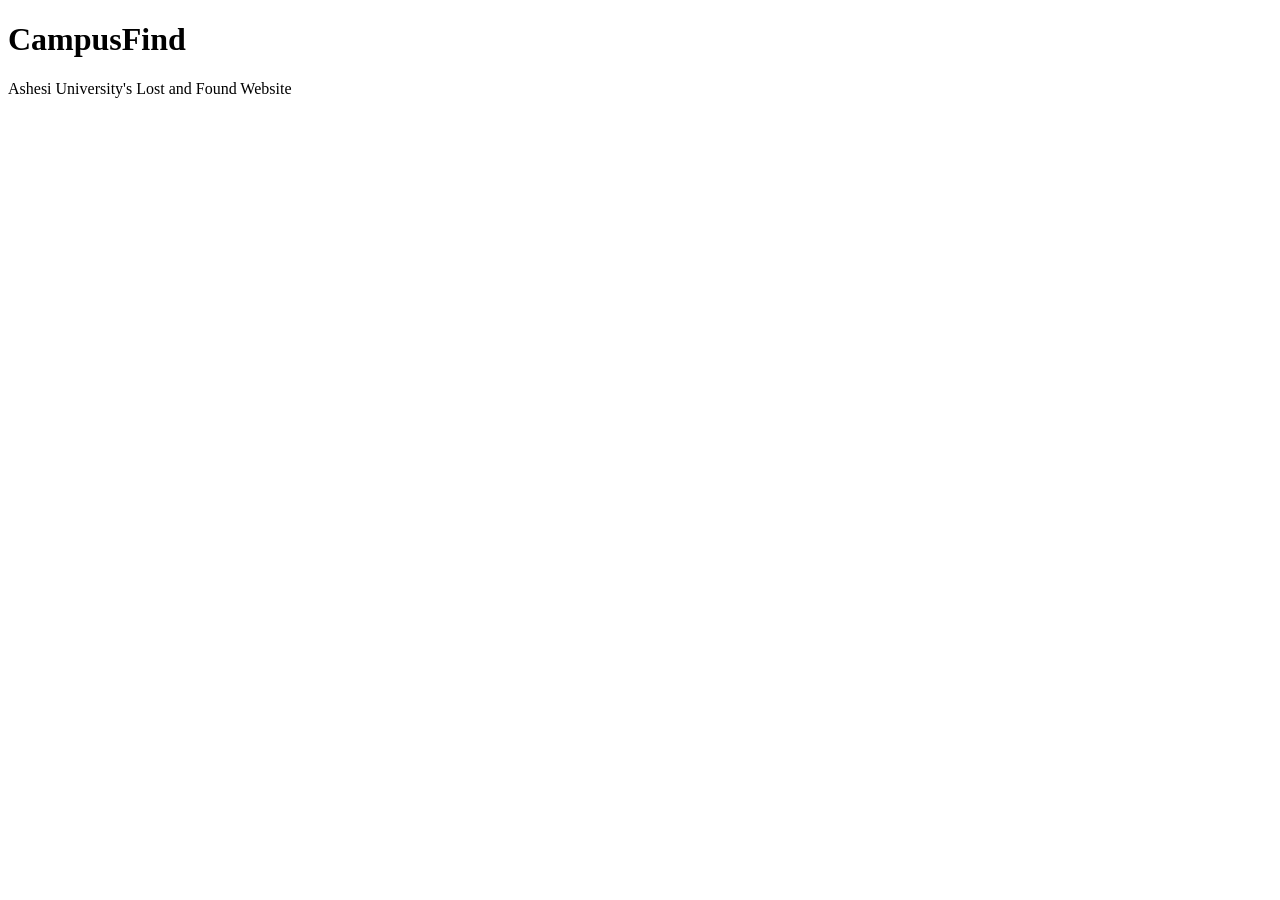
==== index.html @ 8cd95dc4 "Initial commit - CampusFind project setup" ====
<!DOCTYPE html>
<html lang="en">
<head>
    <meta charset="UTF-8">
    <title>CampusFind | Ashesi University</title>
</head>
<body>
    <h1>CampusFind</h1>
    <p>Ashesi University's Lost and Found Website</p>
</body>
</html>
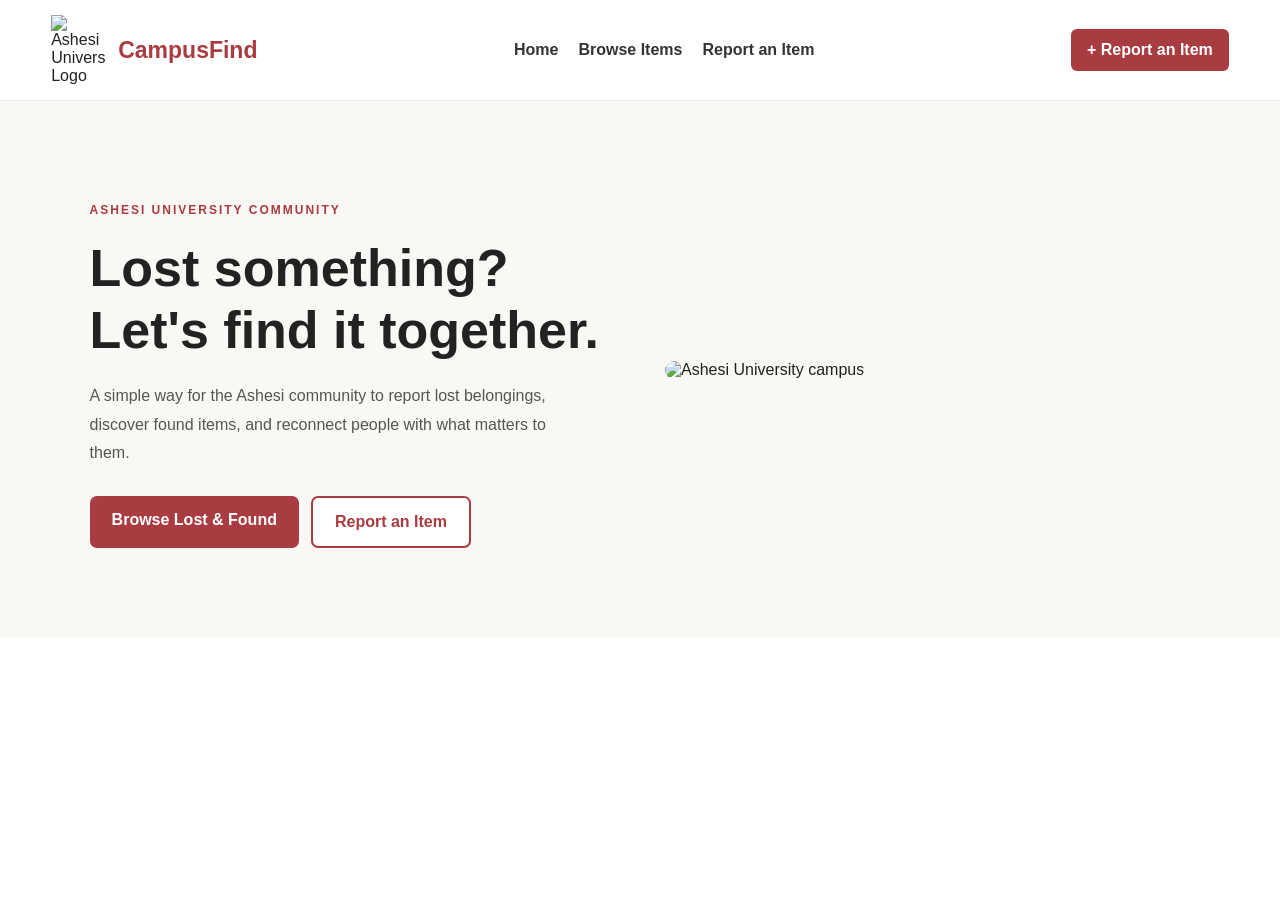
==== commit 858d827a: "Add Ashesi branding and homepage hero section" ====
--- a/index.html
+++ b/index.html
@@ -3,9 +3,51 @@
 <head>
     <meta charset="UTF-8">
     <title>CampusFind | Ashesi University</title>
+    <link rel="stylesheet" href="style.css">
 </head>
 <body>
-    <h1>CampusFind</h1>
-    <p>Ashesi University's Lost and Found Website</p>
+    <header>
+    <nav class="navbar">
+
+        <div class="logo">
+            <img src="images/ashesi-logo.png" alt="Ashesi University Logo">
+            <span>CampusFind</span>
+        </div>
+
+        <ul class="nav-links">
+            <li><a href="index.html">Home</a></li>
+            <li><a href="browse.html">Browse Items</a></li>
+            <li><a href="report.html">Report an Item</a></li>
+        </ul>
+
+        <a href="report.html" class="report-btn">+ Report an Item</a>
+
+    </nav>
+    </header>
+
+    <main>
+    <section class="hero">
+        <div class="hero-content">
+            <p class="hero-label">ASHESI UNIVERSITY COMMUNITY</p>
+
+            <h1>Lost something?<br>Let's find it together.</h1>
+
+            <p class="hero-description">
+                A simple way for the Ashesi community to report
+                lost belongings, discover found items, and reconnect
+                people with what matters to them.
+            </p>
+
+            <div class="hero-buttons">
+                <a href="browse.html" class="browse-btn">Browse Lost &amp; Found</a>
+                <a href="report.html" class="hero-report-btn">Report an Item</a>
+            </div>
+        </div>
+
+        <div class="hero-image">
+            <img src="images/ashesi-campus.jpg" alt="Ashesi University campus">
+        </div>
+    </section>
+    </main>
 </body>
 </html>
--- a/style.css
+++ b/style.css
@@ -0,0 +1,169 @@
+/* General page styling */
+* {
+    box-sizing: border-box;
+}
+
+body {
+    margin: 0;
+    font-family: Arial, sans-serif;
+    background-color: #ffffff;
+    color: #222222;
+}
+
+/* Navigation bar */
+.navbar {
+    display: flex;
+    align-items: center;
+    justify-content: space-between;
+    gap: 20px;
+    padding: 15px 4%;
+    background-color: white;
+    border-bottom: 1px solid #eeeeee;
+}
+/* Logo */
+.logo {
+    display: flex;
+    align-items: center;
+    gap: 12px;
+}
+
+.logo img {
+    width: 55px;
+    height: auto;
+}
+
+.logo span {
+    font-size: 23px;
+    font-weight: bold;
+    color: #a93c40;
+}
+
+/* Navigation links */
+.nav-links {
+    display: flex;
+    align-items: center;
+    gap: 20px;
+    list-style: none;
+    padding: 0;
+    margin: 0;
+}
+
+.nav-links a {
+    text-decoration: none;
+    color: #333333;
+    font-weight: bold;
+    white-space: nowrap;
+}
+
+.nav-links a:hover {
+    color: #a93c40;
+}
+
+/* Report button */
+.report-btn {
+    background-color: #a93c40;
+    color: white;
+    padding: 12px 16px;
+    border-radius: 6px;
+    text-decoration: none;
+    font-weight: bold;
+    white-space: nowrap;
+}
+
+.report-btn:hover {
+    background-color: #842e32;
+}
+
+
+/* Homepage hero section - mobile first */
+
+.hero {
+    display: flex;
+    flex-direction: column;
+    gap: 35px;
+    padding: 60px 6%;
+    background-color: #faf8f5;
+}
+
+.hero-label {
+    color: #a93c40;
+    font-size: 12px;
+    font-weight: bold;
+    letter-spacing: 2px;
+}
+
+.hero h1 {
+    font-size: 38px;
+    line-height: 1.2;
+    color: #222222;
+    margin: 20px 0;
+}
+
+.hero-description {
+    font-size: 16px;
+    line-height: 1.8;
+    color: #555555;
+    max-width: 500px;
+}
+
+.hero-buttons {
+    display: flex;
+    flex-direction: column;
+    gap: 12px;
+    margin-top: 28px;
+}
+
+.browse-btn,
+.hero-report-btn {
+    padding: 15px 22px;
+    border-radius: 7px;
+    text-align: center;
+    text-decoration: none;
+    font-weight: bold;
+}
+
+.browse-btn {
+    background-color: #a93c40;
+    color: white;
+}
+
+.hero-report-btn {
+    background-color: white;
+    color: #a93c40;
+    border: 2px solid #a93c40;
+}
+
+.hero-image img {
+    width: 100%;
+    height: 300px;
+    object-fit: cover;
+    border-radius: 14px;
+}
+
+/* Larger screens */
+@media (min-width: 900px) {
+    .hero {
+        flex-direction: row;
+        align-items: center;
+        justify-content: space-between;
+        padding: 90px 7%;
+        gap: 50px;
+    }
+
+    .hero-content,
+    .hero-image {
+        width: 50%;
+    }
+
+    .hero h1 {
+        font-size: 52px;
+    }
+
+    .hero-buttons {
+        flex-direction: row;
+    }
+
+    .hero-image img {
+        height: 420px;
+    }
+}
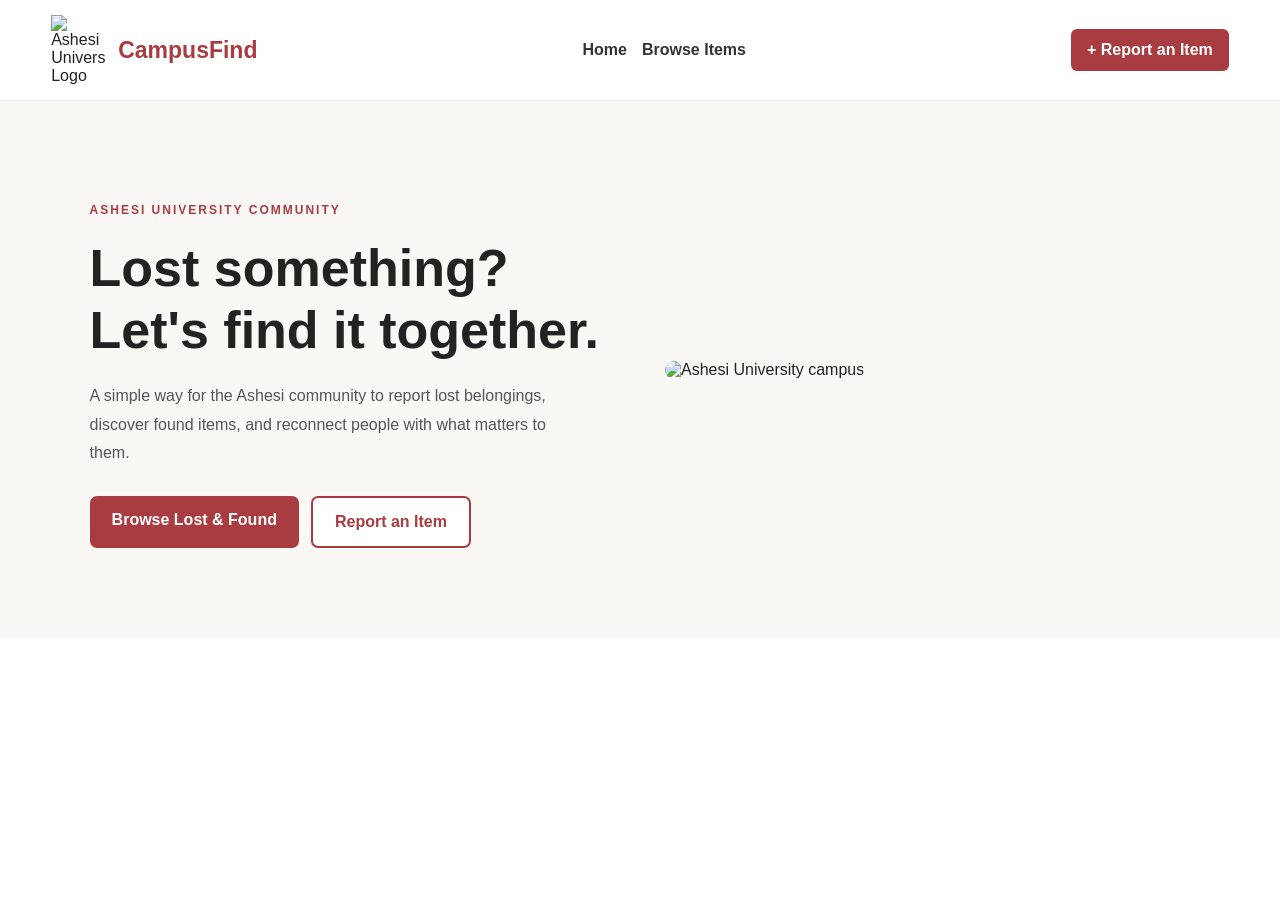
==== commit 16f7c1ce: "Add responsive mobile navigation and JavaScript menu" ====
--- a/index.html
+++ b/index.html
@@ -2,22 +2,29 @@
 <html lang="en">
 <head>
     <meta charset="UTF-8">
+    <meta name="viewport" content="width=device-width, initial-scale=1.0">
+
     <title>CampusFind | Ashesi University</title>
+
     <link rel="stylesheet" href="style.css">
+    <script src="script.js" defer></script>
 </head>
 <body>
     <header>
     <nav class="navbar">
-
         <div class="logo">
             <img src="images/ashesi-logo.png" alt="Ashesi University Logo">
             <span>CampusFind</span>
         </div>
 
+        <button class="menu-toggle" type="button" aria-label="Toggle navigation" aria-expanded="false">
+        &#9776;
+        </button>
+
         <ul class="nav-links">
             <li><a href="index.html">Home</a></li>
             <li><a href="browse.html">Browse Items</a></li>
-            <li><a href="report.html">Report an Item</a></li>
+            
         </ul>
 
         <a href="report.html" class="report-btn">+ Report an Item</a>
--- a/style.css
+++ b/style.css
@@ -166,4 +166,87 @@
     .hero-image img {
         height: 420px;
     }
+}
+
+/* Mobile navigation */
+.navbar {
+    flex-wrap: wrap;
+}
+
+.menu-toggle {
+    display: block;
+    background: none;
+    border: none;
+    color: #a93c40;
+    font-size: 28px;
+    cursor: pointer;
+}
+
+.nav-links {
+    display: none;
+    flex-direction: column;
+    width: 100%;
+    gap: 15px;
+}
+
+.nav-links.show {
+    display: flex;
+}
+
+/* Desktop navigation */
+@media (min-width: 900px) {
+    .navbar {
+        flex-wrap: nowrap;
+    }
+
+    .menu-toggle {
+        display: none;
+    }
+
+    .nav-links {
+        display: flex;
+        flex-direction: row;
+        width: auto;
+    }
+}
+
+/* Mobile navigation improvements */
+@media (max-width: 899px) {
+    .navbar {
+        display: flex;
+        flex-wrap: wrap;
+        align-items: center;
+        justify-content: space-between;
+        gap: 12px;
+        padding: 15px 5%;
+    }
+
+    .logo {
+        order: 1;
+        gap: 8px;
+    }
+
+    .logo img {
+        width: 38px;
+    }
+
+    .logo span {
+        font-size: 20px;
+    }
+
+    .menu-toggle {
+        order: 2;
+    }
+
+    .nav-links {
+        order: 4;
+        width: 100%;
+    }
+
+    .report-btn {
+        order: 3;
+        width: 100%;
+        text-align: center;
+        padding: 12px;
+    }
 }
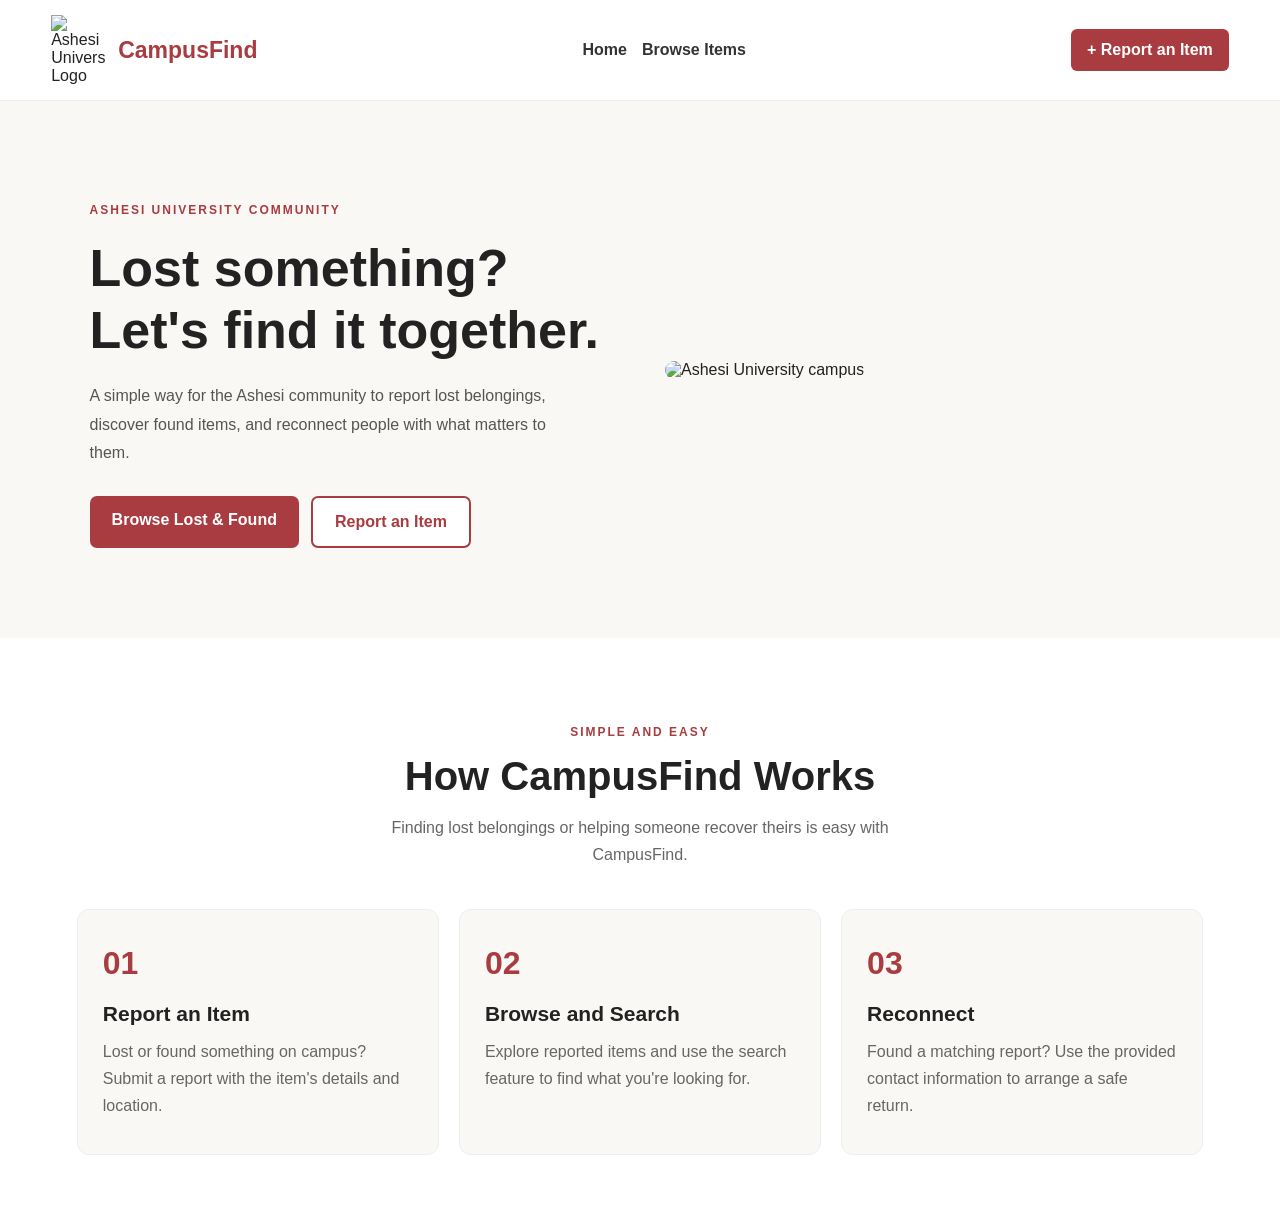
==== commit c125de3e: "Add How CampusFind Works section and card hover effects" ====
--- a/index.html
+++ b/index.html
@@ -55,6 +55,51 @@
             <img src="images/ashesi-campus.jpg" alt="Ashesi University campus">
         </div>
     </section>
+
+
+    <section class="how-it-works">
+    <p class="section-label">SIMPLE AND EASY</p>
+    <h2>How CampusFind Works</h2>
+
+    <p class="section-description">
+        Finding lost belongings or helping someone recover theirs
+        is easy with CampusFind.
+    </p>
+
+    <div class="steps-container">
+
+        <div class="step-card">
+            <div class="step-number">01</div>
+            <h3>Report an Item</h3>
+            <p>
+                Lost or found something on campus?
+                Submit a report with the item's details
+                and location.
+            </p>
+        </div>
+
+        <div class="step-card">
+            <div class="step-number">02</div>
+            <h3>Browse and Search</h3>
+            <p>
+                Explore reported items and use the
+                search feature to find what you're
+                looking for.
+            </p>
+        </div>
+
+        <div class="step-card">
+            <div class="step-number">03</div>
+            <h3>Reconnect</h3>
+            <p>
+                Found a matching report?
+                Use the provided contact information
+                to arrange a safe return.
+            </p>
+        </div>
+
+    </div>
+    </section>
     </main>
 </body>
 </html>
--- a/style.css
+++ b/style.css
@@ -249,4 +249,87 @@
         text-align: center;
         padding: 12px;
     }
+}
+
+/* How CampusFind Works */
+
+.how-it-works {
+    padding: 75px 6%;
+    background-color: white;
+    text-align: center;
+}
+
+.section-label {
+    color: #a93c40;
+    font-size: 12px;
+    font-weight: bold;
+    letter-spacing: 2px;
+}
+
+.how-it-works h2 {
+    font-size: 32px;
+    margin: 15px 0;
+}
+
+.section-description {
+    color: #666666;
+    line-height: 1.7;
+    max-width: 550px;
+    margin: 0 auto 40px;
+}
+
+.steps-container {
+    display: flex;
+    flex-direction: column;
+    gap: 20px;
+}
+
+.step-card {
+    background-color: #faf8f5;
+    padding: 35px 25px;
+    border-radius: 12px;
+    border: 1px solid #eeeeee;
+    text-align: left;
+}
+
+.step-number {
+    color: #a93c40;
+    font-size: 32px;
+    font-weight: bold;
+}
+
+.step-card h3 {
+    font-size: 21px;
+    margin: 20px 0 12px;
+}
+
+.step-card p {
+    color: #666666;
+    line-height: 1.7;
+    margin: 0;
+}
+
+/* Larger screens */
+@media (min-width: 900px) {
+    .steps-container {
+        flex-direction: row;
+    }
+
+    .step-card {
+        flex: 1;
+    }
+
+    .how-it-works h2 {
+        font-size: 40px;
+    }
+}
+
+/* Interactive card effect */
+.step-card {
+    transition: transform 0.3s ease, box-shadow 0.3s ease;
+}
+
+.step-card:hover {
+    transform: translateY(-5px);
+    box-shadow: 0 8px 20px rgba(0, 0, 0, 0.08);
 }
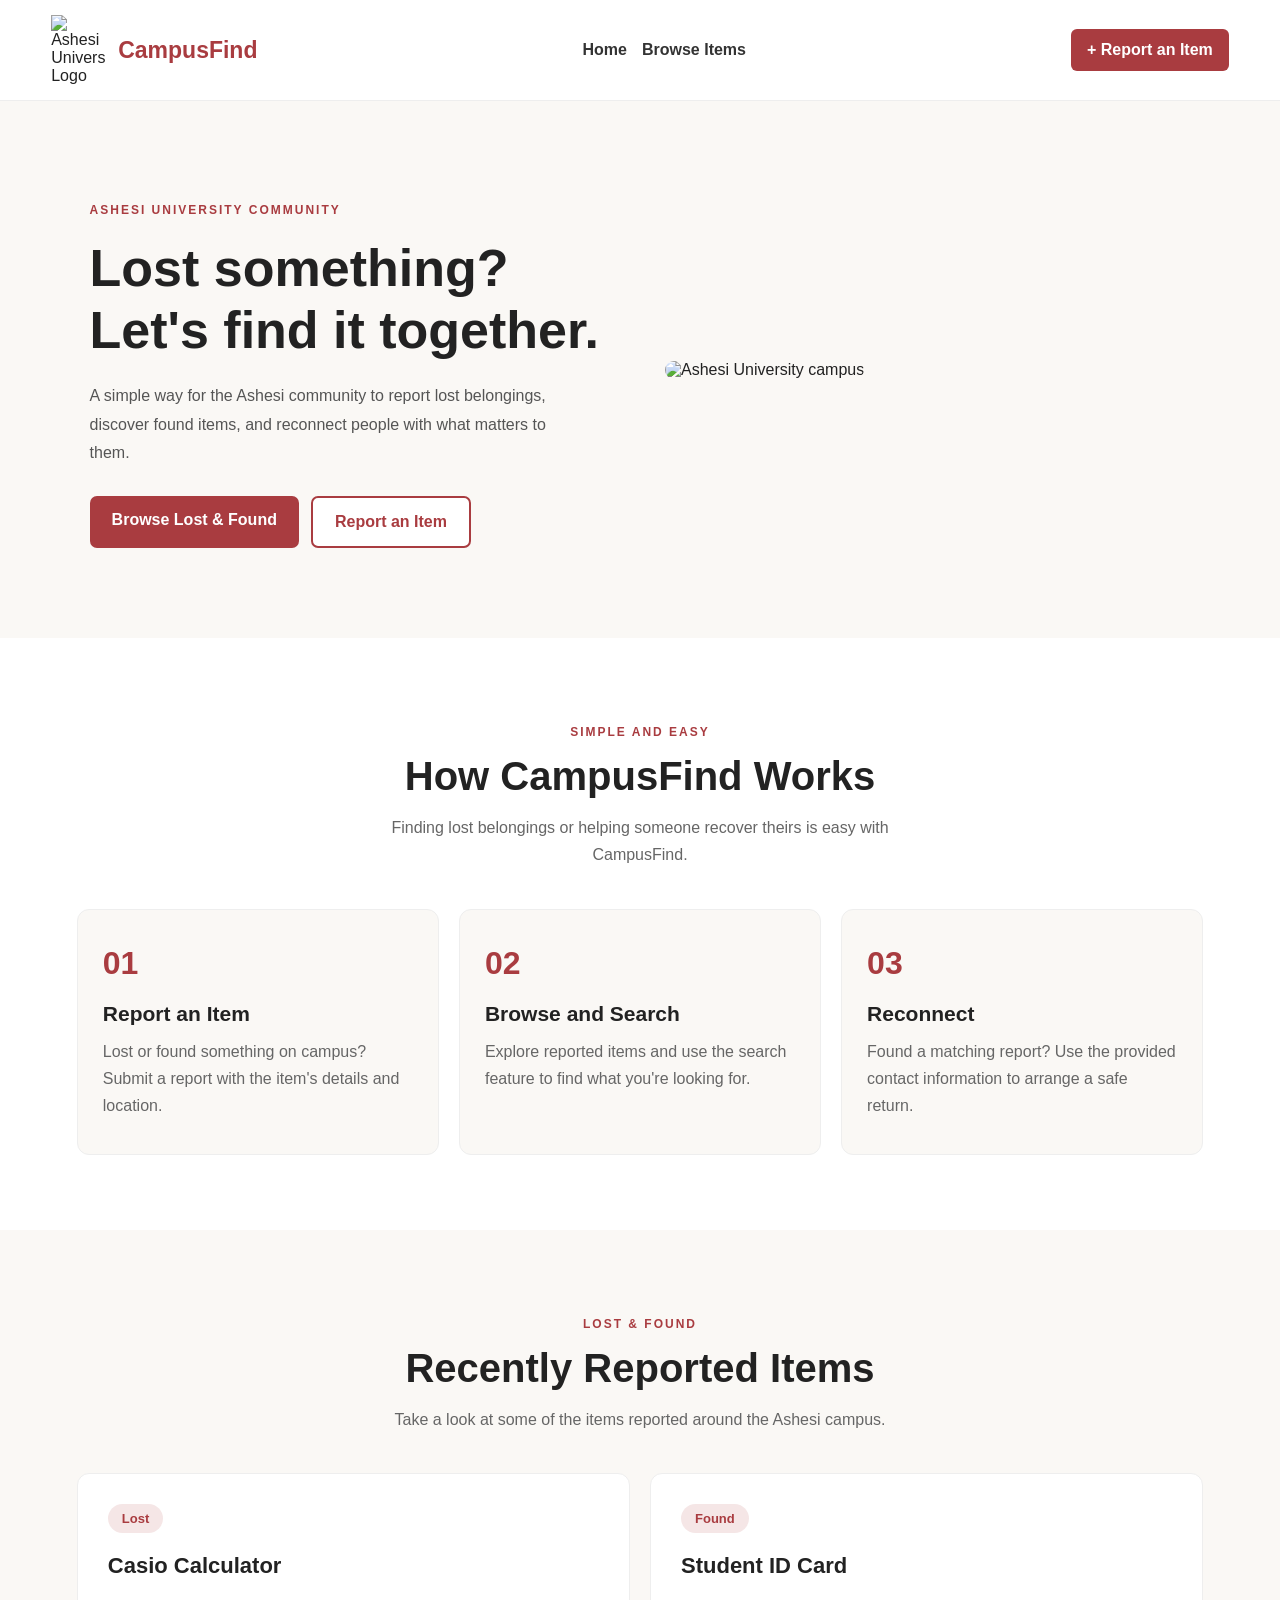
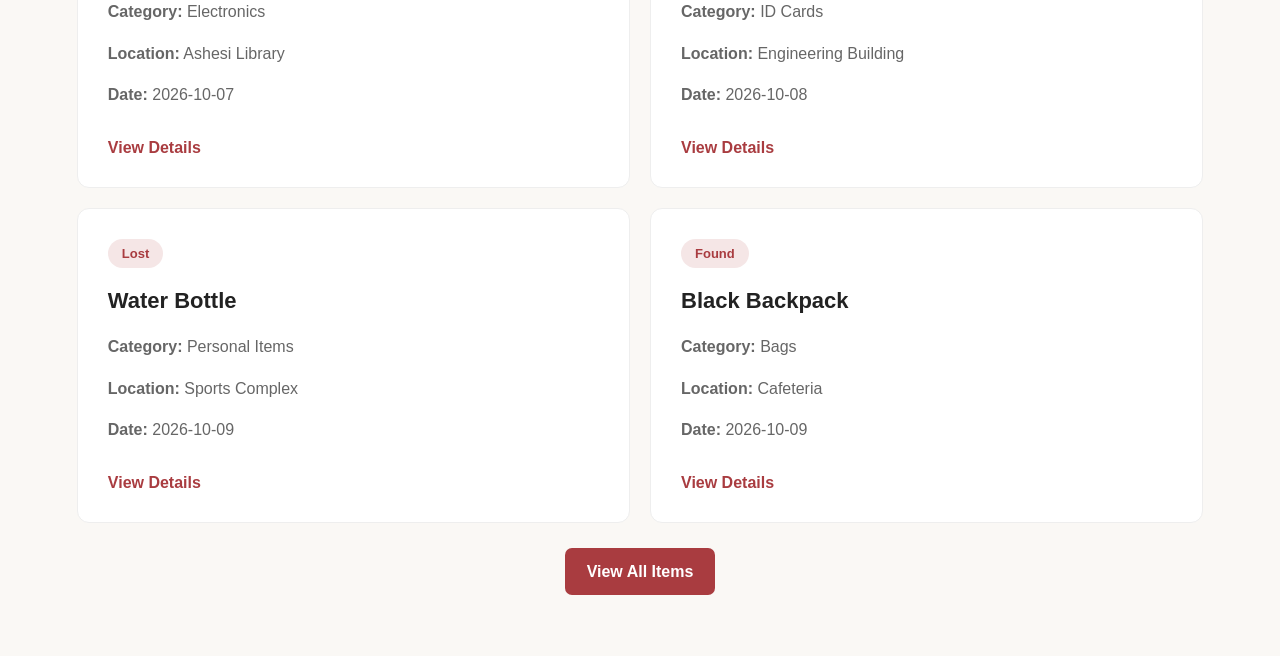
==== commit 901a5547: "Add sample lost and found data and recent items section" ====
--- a/index.html
+++ b/index.html
@@ -7,7 +7,9 @@
     <title>CampusFind | Ashesi University</title>
 
     <link rel="stylesheet" href="style.css">
+    <script src="data.js" defer></script>
     <script src="script.js" defer></script>
+    
 </head>
 <body>
     <header>
@@ -100,6 +102,23 @@
 
     </div>
     </section>
+
+
+    <section class="recent-items">
+    <p class="section-label">LOST & FOUND</p>
+    <h2>Recently Reported Items</h2>
+
+    <p class="section-description">
+        Take a look at some of the items reported
+        around the Ashesi campus.
+    </p>
+
+    <div class="items-container" id="recent-items-container">
+        <!-- JavaScript will display the items here -->
+    </div>
+
+    <a href="browse.html" class="browse-btn">View All Items</a>
+    </section>
     </main>
 </body>
 </html>
--- a/style.css
+++ b/style.css
@@ -332,4 +332,85 @@
 .step-card:hover {
     transform: translateY(-5px);
     box-shadow: 0 8px 20px rgba(0, 0, 0, 0.08);
+}
+
+/* Recently Reported Items */
+
+.recent-items {
+    padding: 75px 6%;
+    background-color: #faf8f5;
+    text-align: center;
+}
+
+.recent-items h2 {
+    font-size: 32px;
+    margin: 15px 0;
+}
+
+.items-container {
+    display: flex;
+    flex-direction: column;
+    gap: 20px;
+    margin: 40px 0;
+}
+
+.item-card {
+    background-color: white;
+    padding: 30px;
+    border: 1px solid #eeeeee;
+    border-radius: 12px;
+    text-align: left;
+    transition: transform 0.3s ease, box-shadow 0.3s ease;
+}
+
+.item-card:hover {
+    transform: translateY(-5px);
+    box-shadow: 0 8px 20px rgba(0, 0, 0, 0.08);
+}
+
+.item-type {
+    display: inline-block;
+    padding: 7px 14px;
+    background-color: #f5e6e6;
+    color: #a93c40;
+    border-radius: 20px;
+    font-size: 13px;
+    font-weight: bold;
+}
+
+.item-card h3 {
+    font-size: 22px;
+    margin: 20px 0;
+}
+
+.item-card p {
+    color: #666666;
+    line-height: 1.6;
+}
+
+.details-link {
+    display: inline-block;
+    margin-top: 15px;
+    color: #a93c40;
+    text-decoration: none;
+    font-weight: bold;
+}
+
+.details-link:hover {
+    text-decoration: underline;
+}
+
+@media (min-width: 900px) {
+    .items-container {
+        flex-direction: row;
+        flex-wrap: wrap;
+    }
+
+    .item-card {
+        flex: 1 1 40%;
+    }
+
+    .recent-items h2 {
+        font-size: 40px;
+    }
 }
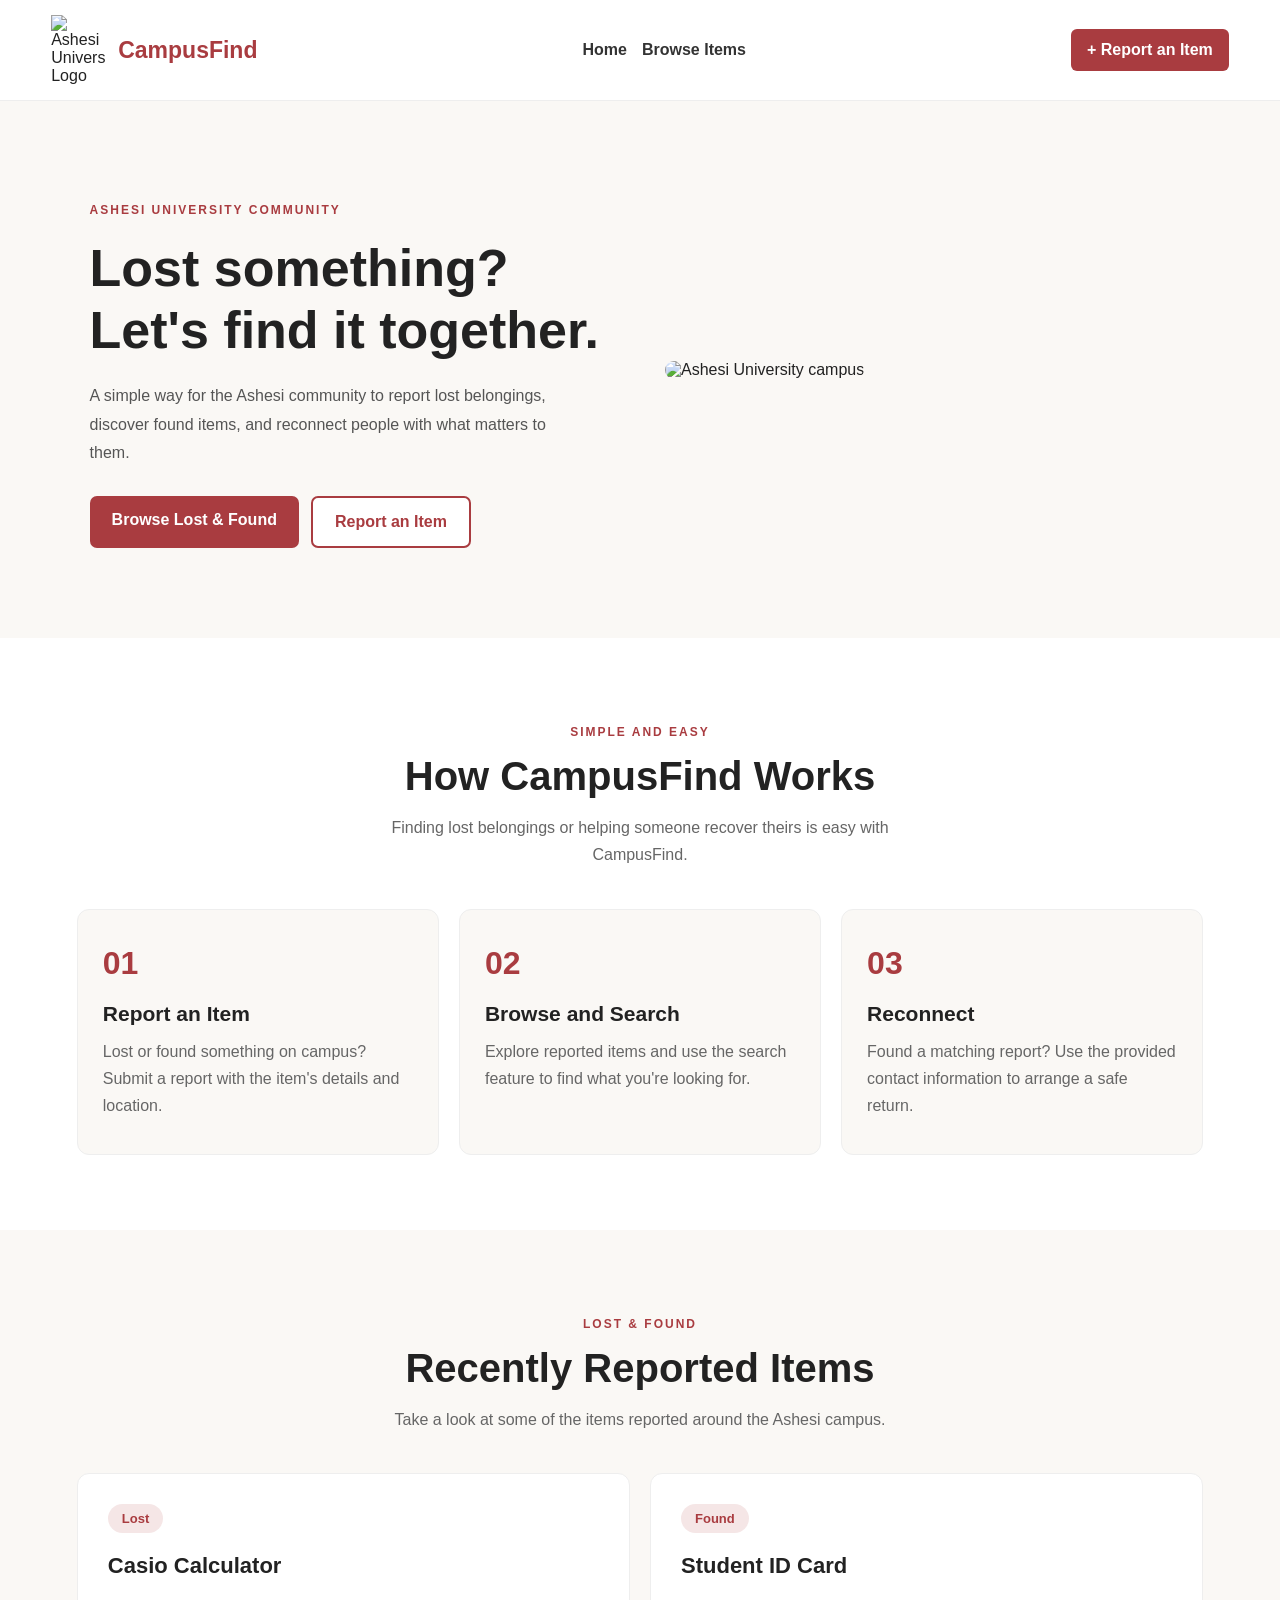
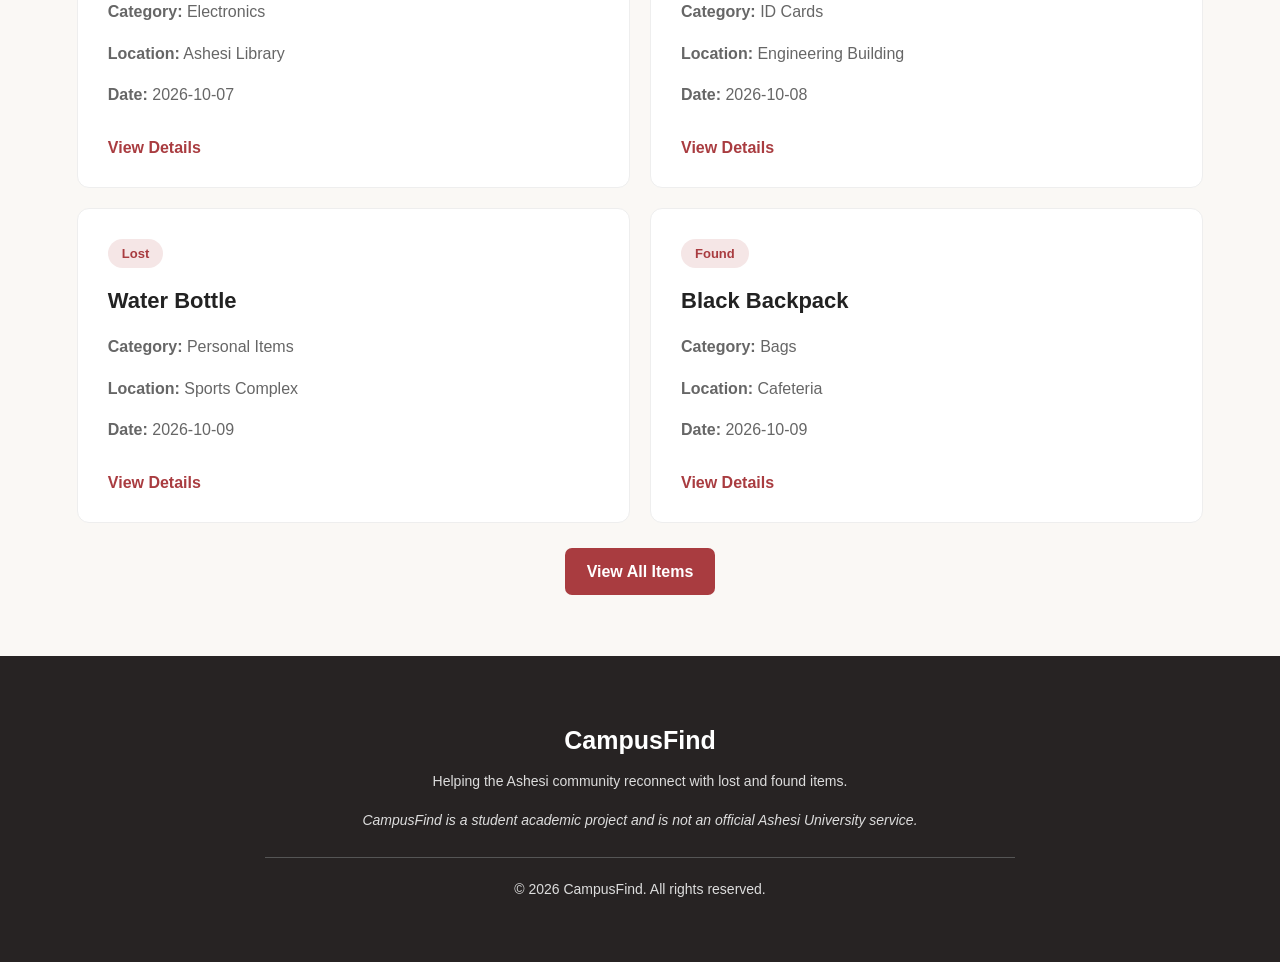
==== commit aac990ff: "Add footer, back navigation and responsive improvements" ====
--- a/index.html
+++ b/index.html
@@ -120,5 +120,25 @@
     <a href="browse.html" class="browse-btn">View All Items</a>
     </section>
     </main>
+
+    <footer class="site-footer">
+    <div class="footer-content">
+        <h3>CampusFind</h3>
+
+        <p>
+            Helping the Ashesi community reconnect
+            with lost and found items.
+        </p>
+
+        <p class="footer-disclaimer">
+            CampusFind is a student academic project
+            and is not an official Ashesi University service.
+        </p>
+
+        <p class="footer-copyright">
+            &copy; 2026 CampusFind. All rights reserved.
+        </p>
+    </div>
+</footer>
 </body>
 </html>
--- a/style.css
+++ b/style.css
@@ -413,4 +413,248 @@
     .recent-items h2 {
         font-size: 40px;
     }
+}
+
+/* Browse Items page */
+
+.browse-section {
+    padding: 70px 6%;
+    background-color: #faf8f5;
+    min-height: 80vh;
+    text-align: center;
+}
+
+.browse-section h1 {
+    font-size: 36px;
+    margin: 15px 0;
+}
+
+.search-container {
+    display: flex;
+    flex-direction: column;
+    gap: 15px;
+    max-width: 750px;
+    margin: 35px auto;
+}
+
+.search-container input,
+.search-container select {
+    padding: 15px;
+    font-size: 16px;
+    border: 1px solid #dddddd;
+    border-radius: 7px;
+    background-color: white;
+    width: 100%;
+}
+
+.search-container input:focus,
+.search-container select:focus {
+    outline: 2px solid #a93c40;
+}
+
+@media (min-width: 768px) {
+    .search-container {
+        flex-direction: row;
+    }
+
+    .search-container input {
+        flex: 2;
+    }
+
+    .search-container select {
+        flex: 1;
+    }
+}
+
+/* Report an Item page */
+
+.report-section {
+    padding: 70px 6%;
+    background-color: #faf8f5;
+    min-height: 80vh;
+    text-align: center;
+}
+
+.report-section h1 {
+    font-size: 36px;
+    margin: 15px 0;
+}
+
+#report-form {
+    max-width: 650px;
+    margin: 40px auto;
+    padding: 35px;
+    background-color: white;
+    border-radius: 12px;
+    text-align: left;
+    box-shadow: 0 5px 20px rgba(0, 0, 0, 0.05);
+}
+
+.form-group {
+    margin-bottom: 22px;
+}
+
+.form-group label {
+    display: block;
+    margin-bottom: 8px;
+    font-weight: bold;
+}
+
+.form-group input,
+.form-group select,
+.form-group textarea {
+    width: 100%;
+    padding: 14px;
+    border: 1px solid #dddddd;
+    border-radius: 7px;
+    font-size: 16px;
+    font-family: inherit;
+}
+
+.form-group input:focus,
+.form-group select:focus,
+.form-group textarea:focus {
+    outline: 2px solid #a93c40;
+}
+
+.submit-btn {
+    width: 100%;
+    padding: 15px;
+    background-color: #a93c40;
+    color: white;
+    border: none;
+    border-radius: 7px;
+    font-size: 16px;
+    font-weight: bold;
+    cursor: pointer;
+}
+
+.submit-btn:hover {
+    background-color: #872f33;
+}
+
+#form-message {
+    margin-top: 20px;
+    text-align: center;
+    font-weight: bold;
+}
+
+@media (max-width: 600px) {
+    #report-form {
+        padding: 22px;
+    }
+}
+
+/* Item Details page */
+
+.details-section {
+    padding: 70px 6%;
+    background-color: #faf8f5;
+    min-height: 80vh;
+    text-align: center;
+}
+
+.details-section h1 {
+    font-size: 36px;
+    margin: 15px 0;
+}
+
+#item-details-container {
+    max-width: 650px;
+    margin: 40px auto;
+}
+
+.back-link {
+    display: inline-block;
+    color: #a93c40;
+    text-decoration: none;
+    font-weight: bold;
+    margin-top: 15px;
+}
+
+.back-link:hover {
+    text-decoration: underline;
+}
+
+/* Item Details card improvements */
+
+#item-details-container .item-card {
+    padding: 35px;
+    border-left: 5px solid #a93c40;
+    border-radius: 12px;
+}
+
+#item-details-container .item-card h2 {
+    font-size: 28px;
+    margin: 20px 0;
+    color: #222222;
+}
+
+#item-details-container .item-card p {
+    margin-bottom: 14px;
+    line-height: 1.7;
+}
+
+#item-details-container .item-card strong {
+    color: #333333;
+}
+
+
+/* CampusFind Footer */
+
+.site-footer {
+    background-color: #272323;
+    color: white;
+    padding: 45px 6%;
+    text-align: center;
+}
+
+.footer-content {
+    max-width: 750px;
+    margin: 0 auto;
+}
+
+.footer-content h3 {
+    font-size: 25px;
+    margin-bottom: 15px;
+    color: white;
+}
+
+.footer-content p {
+    font-size: 14px;
+    line-height: 1.7;
+    margin-bottom: 15px;
+    color: #dddddd;
+}
+
+.footer-disclaimer {
+    font-style: italic;
+}
+
+.footer-copyright {
+    border-top: 1px solid #555555;
+    padding-top: 20px;
+    margin-top: 25px;
+}
+
+
+/* Back Button */
+
+.back-button {
+    display: inline-flex;
+    align-items: center;
+    margin: 20px 6% 0;
+    padding: 10px 16px;
+    background-color: transparent;
+    border: 1px solid #dddddd;
+    border-radius: 8px;
+    color: #a93c40;
+    font-size: 15px;
+    font-weight: bold;
+    cursor: pointer;
+    transition: background-color 0.3s ease;
+}
+
+.back-button:hover {
+    background-color: #f5e6e6;
 }
